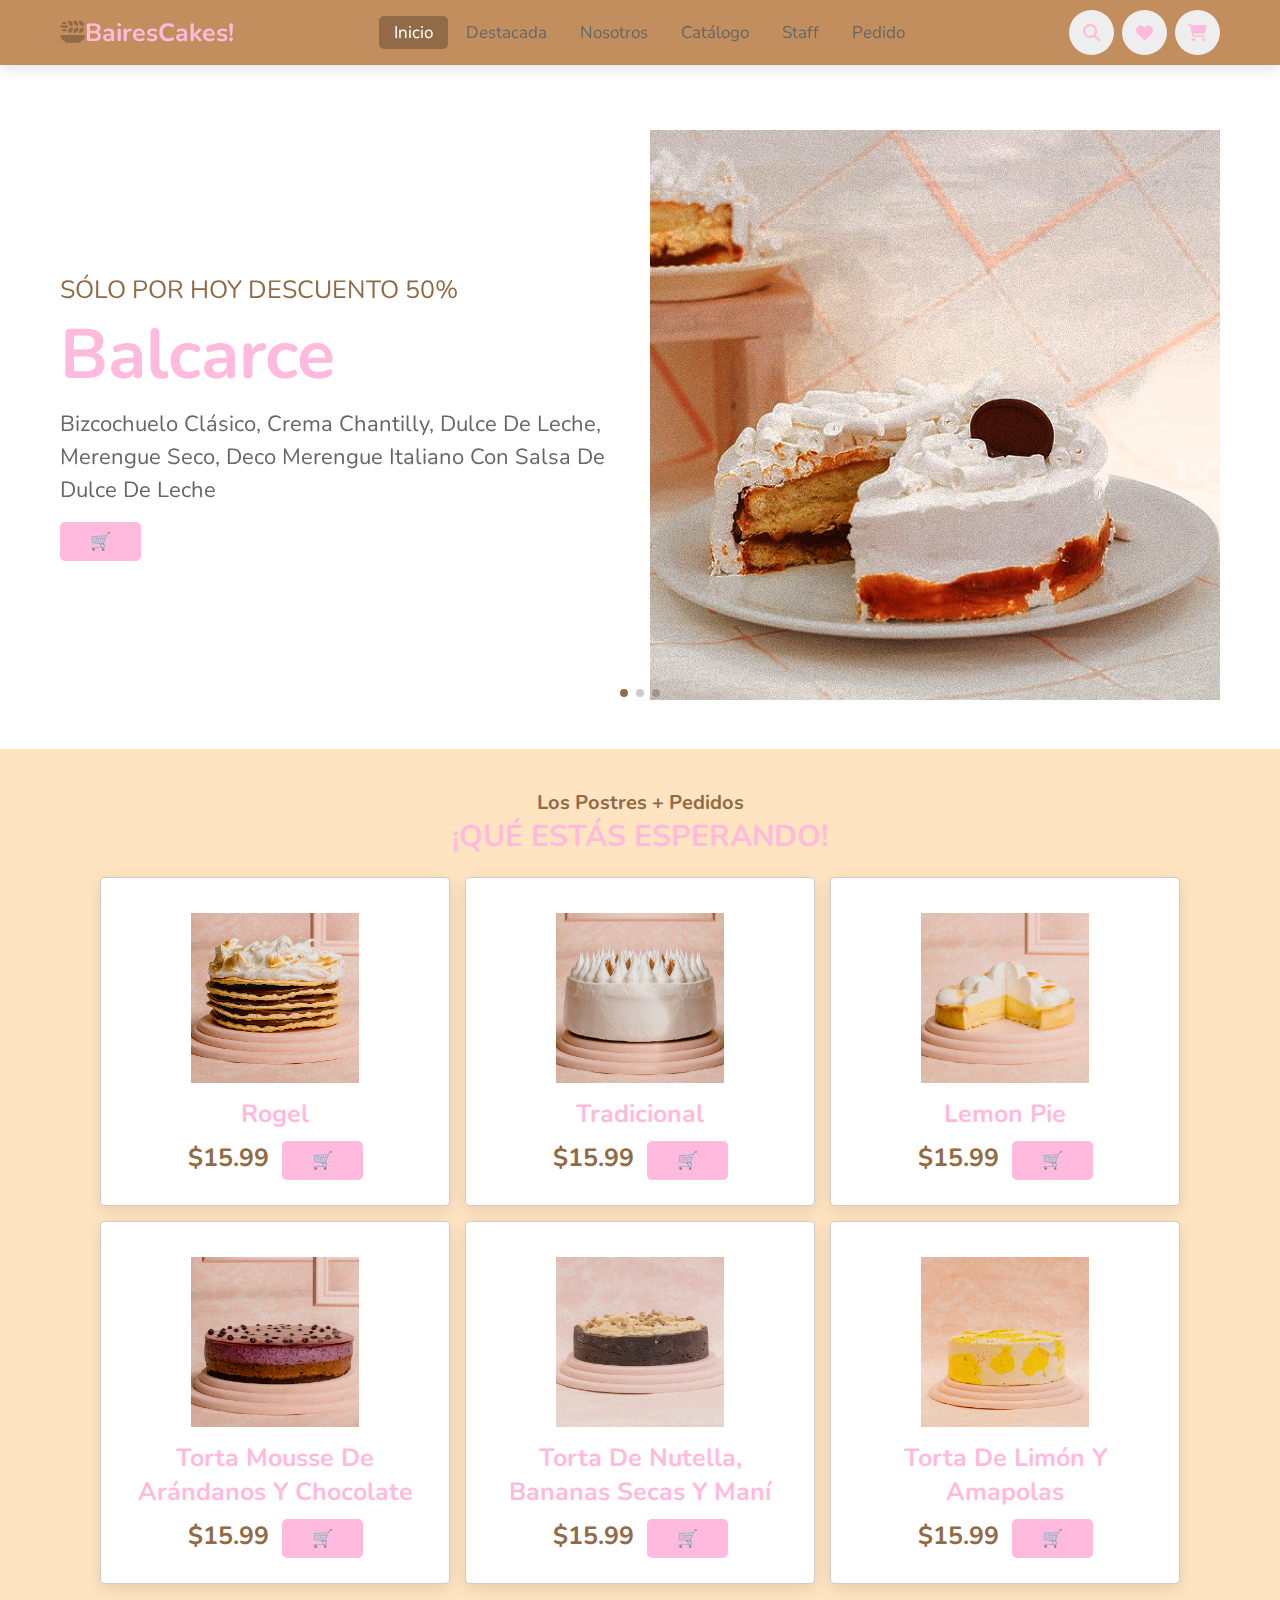
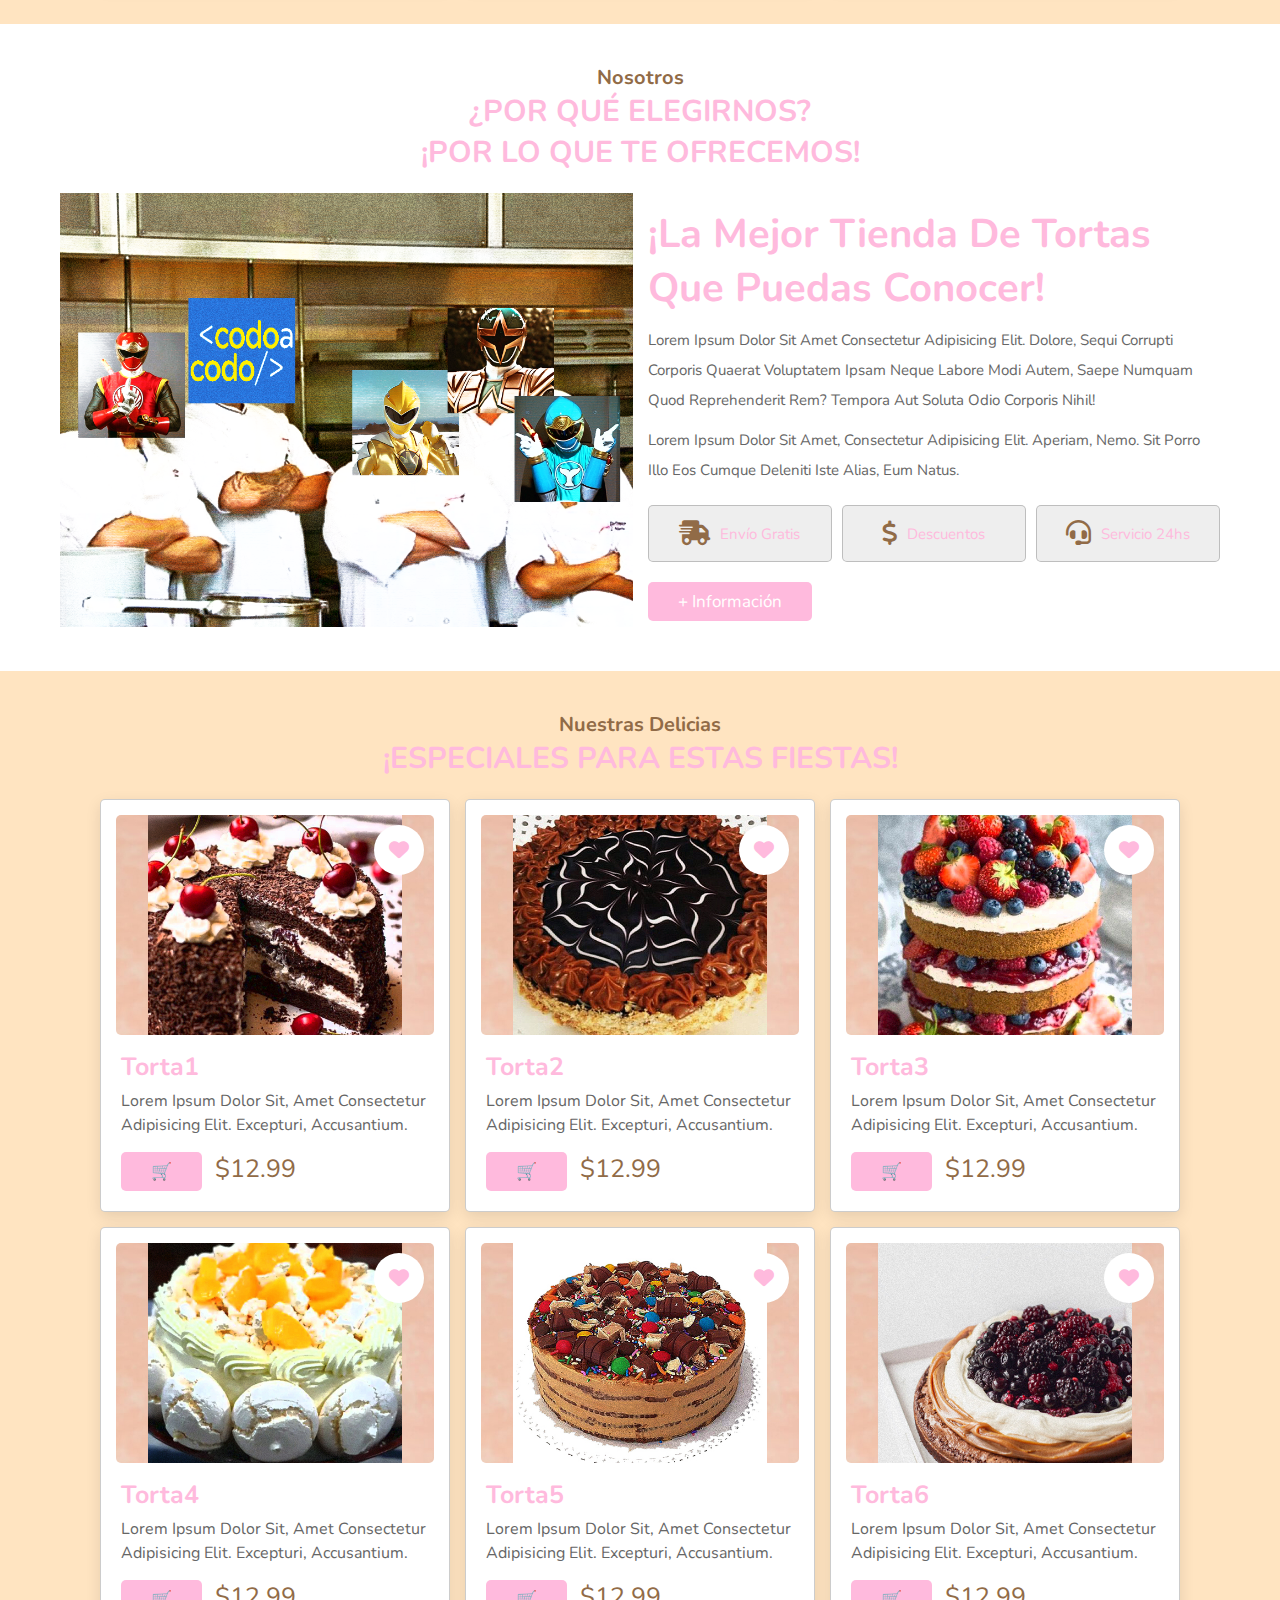
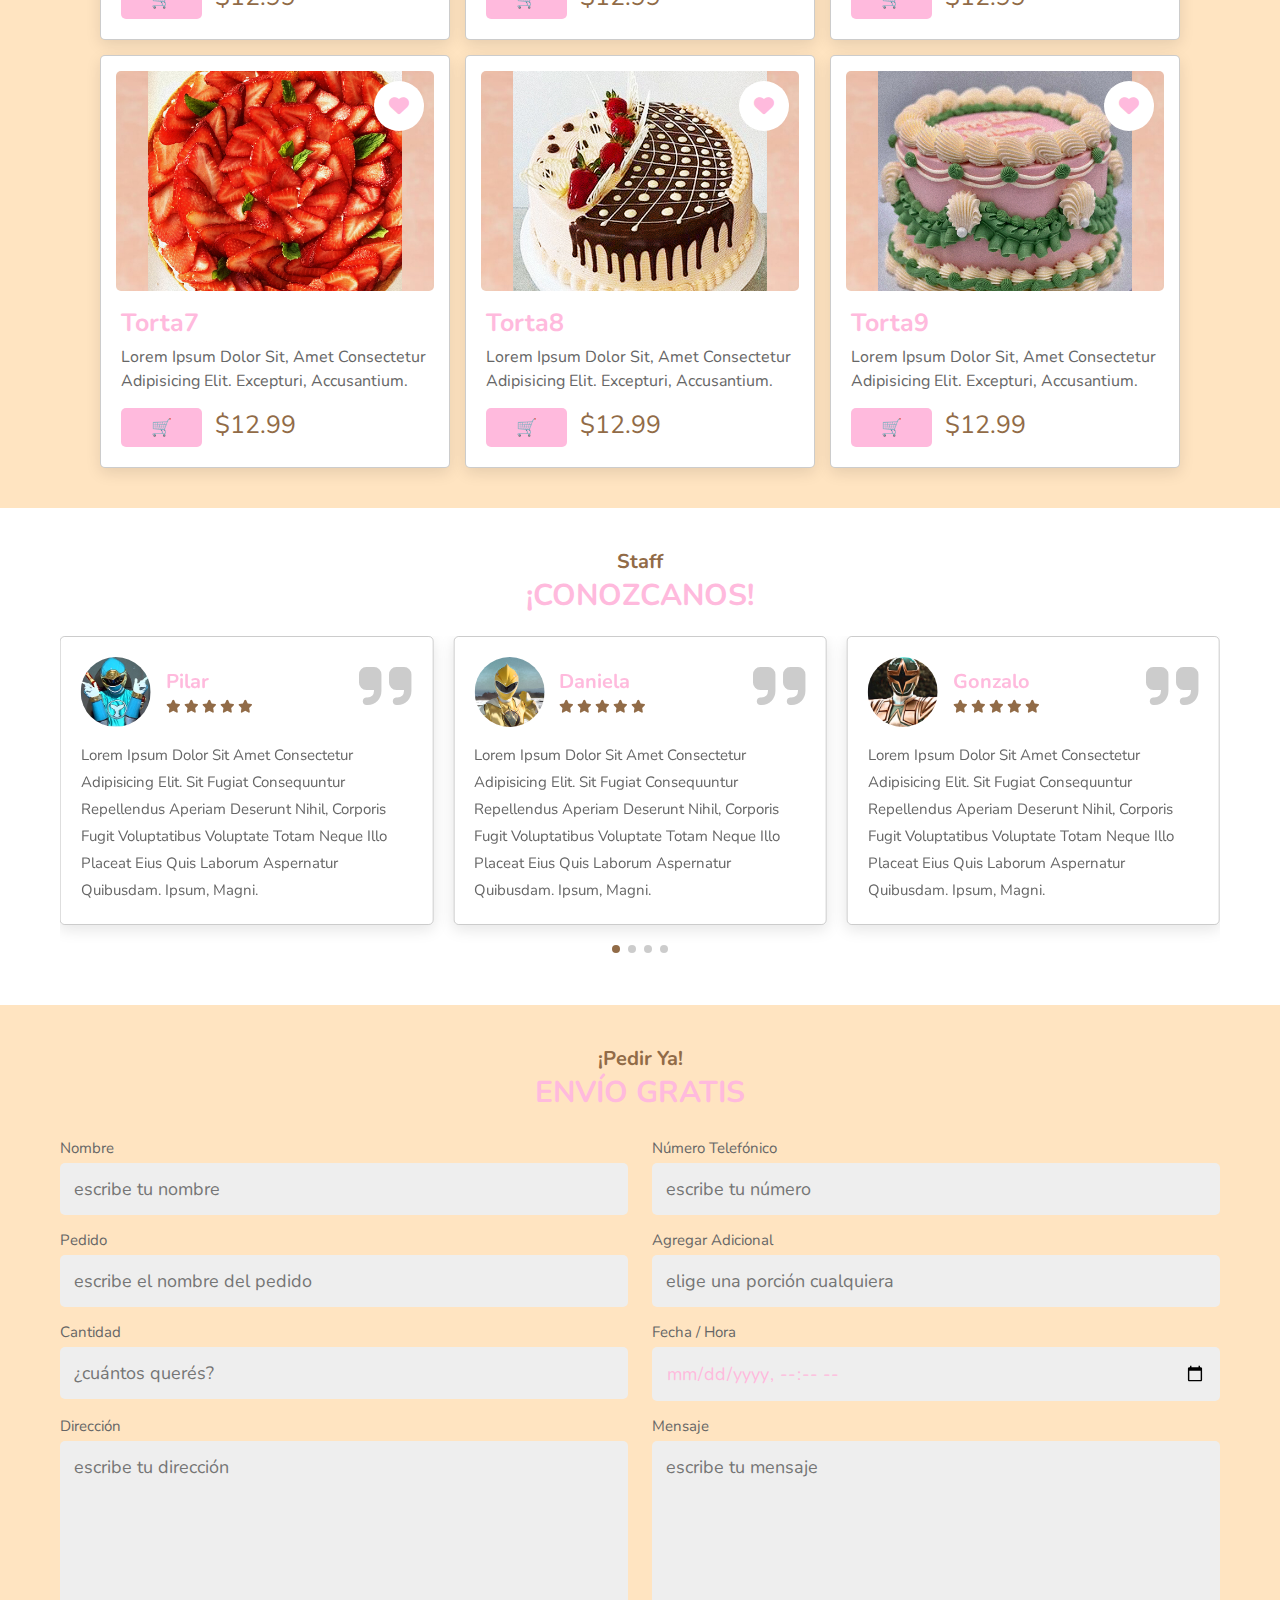
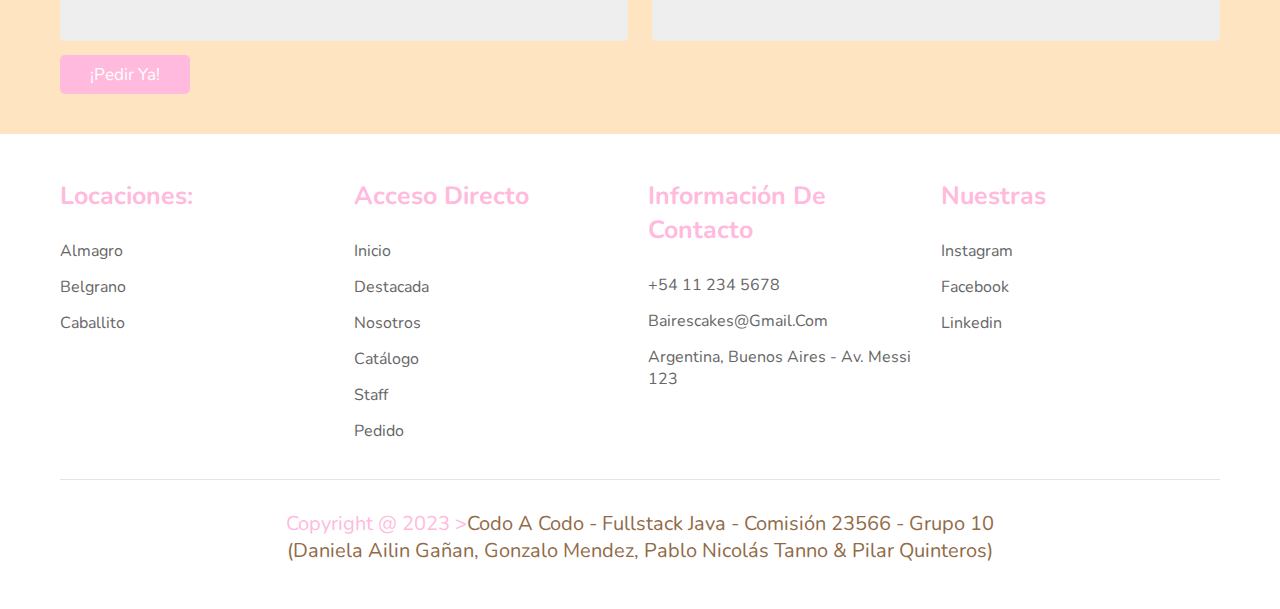
==== index.html @ 2b10f72d "first commit" ====
<!DOCTYPE html>
<html lang="es">
<head>
    <meta charset="UTF-8">
    <meta http-equiv="X-UA-Compatible" content="IE=edge">
    <meta name="viewport" content="width=device-width, initial-scale=1.0">
    <title>Tienda Online de Tortas</title>

    <!-- link a swiper de javascript (facilita la creación de carrouseles y galerías de imágenes interactivas)  -->
    <link rel="stylesheet" href="https://unpkg.com/swiper/swiper-bundle.min.css" />

    <!-- link a font-awesome  -->
    <link rel="stylesheet" href="https://cdnjs.cloudflare.com/ajax/libs/font-awesome/6.5.1/css/all.min.css">

    <!-- link a css  -->
    <link rel="stylesheet" href="css/style.css">

    <!-- link de javascript - carrito  -->
<script src="js/carrito.js"></script>
</head>

<body>
<header>
    <section class="flex">

        <a href="#" class="logo"><i class="fa-solid fa-plate-wheat"></i>BairesCakes!</a>

        <nav class="navbar">
            <a class="active" href="#inicio">inicio</a>
            <a href="#destacada">destacada</a>
            <a href="#nosotros">nosotros</a>
            <a href="#catalogo">catálogo</a>
            <a href="#staff">staff</a>
            <a href="#carrito">pedido</a>
        </nav>
    
        <div class="icons">
            <i class="fas fa-bars" id="menu-bars"></i>
            <i class="fas fa-search" id="search-icon"></i>
            <a href="#" class="fas fa-heart"></a>
            <a href="#" class="fas fa-shopping-cart"></a>
        </div>
    </section>
</header>

<!-- botón buscador  -->

<form action="" id="search-form">
    <input type="search" placeholder="¿qué deseas buscar?" name="" id="search-box">
    <label for="search-box" class="fas fa-search"></label>
    <i class="fas fa-times" id="close"></i>
</form>

<!-- sección - inicio - carrousel de swiper -->

<div class="container">
    <section class="inicio" id="inicio">
        <div class="swiper inicio-slider">
            <div class="swiper-wrapper">
    
                <div class="swiper-slide slide">
                    <div class="content">
                        <span>SÓLO POR HOY DESCUENTO 50%</span>
                        <h3>balcarce</h3>
                        <p>bizcochuelo clásico, crema chantilly, dulce de leche, merengue seco,
                            deco merengue italiano con salsa de dulce de leche</p>
                        <a href="#" class="btn">🛒</a>
                    </div>
                    <div class="image">
                        <img src="images/home-img-1.png" alt="">
                    </div>
                </div>
    
                <div class="swiper-slide slide">
                    <div class="content">
                        <span>SÓLO POR HOY DESCUENTO 50%</span>
                        <h3>torta de limón y vainilla</h3>
                        <p>bizcochuelo clasico, curd de limón, merengue seco,
                            deco merengue italiano con salsa de arándanos</p>
                        <a href="#" class="btn">🛒</a>
                    </div>
                    <div class="image">
                        <img src="images/home-img-2.png" alt="">
                    </div>
                </div>
    
                <div class="swiper-slide slide">
                    <div class="content">
                        <span>SÓLO POR HOY DESCUENTO 50%</span>
                        <h3>Chocolatosa</h3>
                        <p>bizcocho húmedo de chocolate, relleno de crema choconucha y cubierta en crema de chocolate.</p>
                        <a href="#" class="btn">🛒</a>
                    </div>
                    <div class="image">
                        <img src="images/home-img-3.png" alt="">
                    </div>
                </div>
    
            </div>
    
            <div class="swiper-pagination"></div>
    
        </div>
    </section>
</div>

<!-- sección - destacada  -->

<div class="container">

    <section class="destacada" id="destacada">

        <h3 class="sub-heading">los postres + pedidos</h3>
        <h1 class="heading">¡qué estás esperando!</h1>
    
        <div class="box-container">
    
            <div class="box">
                <a href="#" class="fas fa-heart"></a>
                <img src="images/postre-1.png" alt="">
                <h3>rogel</h3>
                <span>$15.99</span>
                <a href="#" class="btn">🛒</a>
            </div>
    
            <div class="box">
                <a href="#" class="fas fa-heart"></a>
                <img src="images/postre-2.png" alt="">
                <h3>tradicional</h3>
                <span>$15.99</span>
                <a href="#" class="btn">🛒</a>
            </div>
    
            <div class="box">
                <a href="#" class="fas fa-heart"></a>
                <img src="images/postre-3.png" alt="">
                <h3>lemon pie</h3>
                <span>$15.99</span>
                <a href="#" class="btn">🛒</a>
            </div>
    
            <div class="box">
                <a href="#" class="fas fa-heart"></a>
                <img src="images/postre-4.png" alt="">
                <h3>torta mousse de arándanos y chocolate</h3>
                <span>$15.99</span>
                <a href="#" class="btn">🛒</a>
            </div>
    
            <div class="box">
                <a href="#" class="fas fa-heart"></a>
                <img src="images/postre-5.png" alt="">
                <h3>torta de nutella, bananas secas y maní</h3>
                <span>$15.99</span>
                <a href="#" class="btn">🛒</a>
            </div>
    
            <div class="box">
                <a href="#" class="fas fa-heart"></a>
                <img src="images/postre-6.png" alt="">
                <h3>torta de limón y amapolas</h3>
                <span>$15.99</span>
                <a href="#" class="btn">🛒</a>
            </div>
    
        </div>
    
    </section>

</div>

<!-- sección - nosotros (presentación tienda)  -->

<div class="container">

    <section class="nosotros" id="nosotros">

        <h3 class="sub-heading">nosotros</h3>
        <h1 class="heading"> 
            ¿por qué elegirnos? 
            <br>
            ¡por lo que te ofrecemos! 
            </h1>
    
        <div class="row">
    
            <div class="image">
                <img src="images/about-img.png" alt="">
            </div>
    
            <div class="content">
                <h3>¡la mejor tienda de tortas que puedas conocer!</h3>
                <p>Lorem ipsum dolor sit amet consectetur adipisicing elit. Dolore, sequi corrupti corporis quaerat voluptatem ipsam neque labore modi autem, saepe numquam quod reprehenderit rem? Tempora aut soluta odio corporis nihil!</p>
                <p>Lorem ipsum dolor sit amet, consectetur adipisicing elit. Aperiam, nemo. Sit porro illo eos cumque deleniti iste alias, eum natus.</p>
                <div class="icons-container">
                    <div class="icons">
                        <i class="fas fa-shipping-fast"></i>
                        <span>envío gratis</span>
                    </div>
                    <div class="icons">
                        <i class="fas fa-dollar-sign"></i>
                        <span>descuentos</span>
                    </div>
                    <div class="icons">
                        <i class="fas fa-headset"></i>
                        <span>servicio 24hs</span>
                    </div>
                </div>
                <a href="#" class="btn">+ información</a>
            </div>
    
        </div>
    
    </section>

</div>

<!-- sección - catálogo  -->

<div class="container">

    <section class="catalogo" id="catalogo">

        <h3 class="sub-heading"> nuestras delicias </h3>
        <h1 class="heading"> ¡especiales para estas fiestas! </h1>
    
        <div class="box-container">
    
            <div class="box">
                <div class="image">
                    <img src="images/menu-1.jpg" alt="">
                    <a href="#" class="fas fa-heart"></a>
                </div>
                <div class="content">
                    <h3>torta1</h3>
                    <p>Lorem ipsum dolor sit, amet consectetur adipisicing elit. Excepturi, accusantium.</p>
                    <a href="#" class="btn">🛒</a>
                    <span class="price">$12.99</span>
                </div>
            </div>
    
            <div class="box">
                <div class="image">
                    <img src="images/menu-2.jpg" alt="">
                    <a href="#" class="fas fa-heart"></a>
                </div>
                <div class="content">
                    <h3>torta2</h3>
                    <p>Lorem ipsum dolor sit, amet consectetur adipisicing elit. Excepturi, accusantium.</p>
                    <a href="#" class="btn">🛒</a>
                    <span class="price">$12.99</span>
                </div>
            </div>
    
            <div class="box">
                <div class="image">
                    <img src="images/menu-3.jpg" alt="">
                    <a href="#" class="fas fa-heart"></a>
                </div>
                <div class="content">
                    <h3>torta3</h3>
                    <p>Lorem ipsum dolor sit, amet consectetur adipisicing elit. Excepturi, accusantium.</p>
                    <a href="#" class="btn">🛒</a>
                    <span class="price">$12.99</span>
                </div>
            </div>
    
            <div class="box">
                <div class="image">
                    <img src="images/menu-4.jpg" alt="">
                    <a href="#" class="fas fa-heart"></a>
                </div>
                <div class="content">
                    <h3>torta4</h3>
                    <p>Lorem ipsum dolor sit, amet consectetur adipisicing elit. Excepturi, accusantium.</p>
                    <a href="#" class="btn">🛒</a>
                    <span class="price">$12.99</span>
                </div>
            </div>
    
            <div class="box">
                <div class="image">
                    <img src="images/menu-5.jpg" alt="">
                    <a href="#" class="fas fa-heart"></a>
                </div>
                <div class="content">
                    <h3>torta5</h3>
                    <p>Lorem ipsum dolor sit, amet consectetur adipisicing elit. Excepturi, accusantium.</p>
                    <a href="#" class="btn">🛒</a>
                    <span class="price">$12.99</span>
                </div>
            </div>
    
            <div class="box">
                <div class="image">
                    <img src="images/menu-6.jpg" alt="">
                    <a href="#" class="fas fa-heart"></a>
                </div>
                <div class="content">
                    <h3>torta6</h3>
                    <p>Lorem ipsum dolor sit, amet consectetur adipisicing elit. Excepturi, accusantium.</p>
                    <a href="#" class="btn">🛒</a>
                    <span class="price">$12.99</span>
                </div>
            </div>
    
            <div class="box">
                <div class="image">
                    <img src="images/menu-7.jpg" alt="">
                    <a href="#" class="fas fa-heart"></a>
                </div>
                <div class="content">
                    <h3>torta7</h3>
                    <p>Lorem ipsum dolor sit, amet consectetur adipisicing elit. Excepturi, accusantium.</p>
                    <a href="#" class="btn">🛒</a>
                    <span class="price">$12.99</span>
                </div>
            </div>
    
            <div class="box">
                <div class="image">
                    <img src="images/menu-8.jpg" alt="">
                    <a href="#" class="fas fa-heart"></a>
                </div>
                <div class="content">
                    <h3>torta8</h3>
                    <p>Lorem ipsum dolor sit, amet consectetur adipisicing elit. Excepturi, accusantium.</p>
                    <a href="#" class="btn">🛒</a>
                    <span class="price">$12.99</span>
                </div>
            </div>
    
            <div class="box">
                <div class="image">
                    <img src="images/menu-9.jpg" alt="">
                    <a href="#" class="fas fa-heart"></a>
                </div>
                <div class="content">
                    <h3>torta9</h3>
                    <p>Lorem ipsum dolor sit, amet consectetur adipisicing elit. Excepturi, accusantium.</p>
                    <a href="#" class="btn">🛒</a>
                    <span class="price">$12.99</span>
                </div>
            </div>
    
        </div>
    
    </section>

</div>

<!-- sección - staff  -->

<div class="container">

    <section class="staff" id="staff">

        <h3 class="sub-heading">staff</h3>
        <h1 class="heading">¡conozcanos!</h1>
    
        <div class="swiper staff-slider">
    
            <div class="swiper-wrapper">
    
                <div class="swiper-slide slide">
                    <i class="fas fa-quote-right"></i>
                    <div class="user">
                        <img src="images/pic-1.png" alt="">
                        <div class="user-info">
                            <h3>daniela</h3>
                            <div class="stars">
                                <i class="fas fa-star"></i>
                                <i class="fas fa-star"></i>
                                <i class="fas fa-star"></i>
                                <i class="fas fa-star"></i>
                                <i class="fas fa-star"></i>
                            </div>
                        </div>
                    </div>
                    <p>Lorem ipsum dolor sit amet consectetur adipisicing elit. Sit fugiat consequuntur repellendus aperiam deserunt nihil, corporis fugit voluptatibus voluptate totam neque illo placeat eius quis laborum aspernatur quibusdam. Ipsum, magni.</p>
                </div>
    
                <div class="swiper-slide slide">
                    <i class="fas fa-quote-right"></i>
                    <div class="user">
                        <img src="images/pic-2.png" alt="">
                        <div class="user-info">
                            <h3>gonzalo</h3>
                            <div class="stars">
                                <i class="fas fa-star"></i>
                                <i class="fas fa-star"></i>
                                <i class="fas fa-star"></i>
                                <i class="fas fa-star"></i>
                                <i class="fas fa-star"></i>
                            </div>
                        </div>
                    </div>
                    <p>Lorem ipsum dolor sit amet consectetur adipisicing elit. Sit fugiat consequuntur repellendus aperiam deserunt nihil, corporis fugit voluptatibus voluptate totam neque illo placeat eius quis laborum aspernatur quibusdam. Ipsum, magni.</p>
                </div>
    
                <div class="swiper-slide slide">
                    <i class="fas fa-quote-right"></i>
                    <div class="user">
                        <img src="images/pic-3.png" alt="">
                        <div class="user-info">
                            <h3>pablo</h3>
                            <div class="stars">
                                <i class="fas fa-star"></i>
                                <i class="fas fa-star"></i>
                                <i class="fas fa-star"></i>
                                <i class="fas fa-star"></i>
                                <i class="fas fa-star"></i>
                            </div>
                        </div>
                    </div>
                    <p>Lorem ipsum dolor sit amet consectetur adipisicing elit. Sit fugiat consequuntur repellendus aperiam deserunt nihil, corporis fugit voluptatibus voluptate totam neque illo placeat eius quis laborum aspernatur quibusdam. Ipsum, magni.</p>
                </div>
    
                <div class="swiper-slide slide">
                    <i class="fas fa-quote-right"></i>
                    <div class="user">
                        <img src="images/pic-4.png" alt="">
                        <div class="user-info">
                            <h3>pilar</h3>
                            <div class="stars">
                                <i class="fas fa-star"></i>
                                <i class="fas fa-star"></i>
                                <i class="fas fa-star"></i>
                                <i class="fas fa-star"></i>
                                <i class="fas fa-star"></i>
                            </div>
                        </div>
                    </div>
                    <p>Lorem ipsum dolor sit amet consectetur adipisicing elit. Sit fugiat consequuntur repellendus aperiam deserunt nihil, corporis fugit voluptatibus voluptate totam neque illo placeat eius quis laborum aspernatur quibusdam. Ipsum, magni.</p>
                </div>
    
            </div>

            <div class="swiper-pagination"></div>

        </div>

    </section>
</div>

<!-- sección - pedidos  -->

<div class="container">

    <section class="carrito" id="carrito">

        <h3 class="sub-heading">¡pedir ya!</h3>
        <h1 class="heading">envío gratis</h1>
    
        <form action="">
    
            <div class="inputBox">
                <div class="input">
                    <span>nombre</span>
                    <input type="text" placeholder="escribe tu nombre">
                </div>
                <div class="input">
                    <span>número telefónico</span>
                    <input type="number" placeholder="escribe tu número">
                </div>
            </div>
            <div class="inputBox">
                <div class="input">
                    <span>pedido</span>
                    <input type="text" placeholder="escribe el nombre del pedido">
                </div>
                <div class="input">
                    <span>agregar adicional</span>
                    <input type="test" placeholder="elige una porción cualquiera">
                </div>
            </div>
            <div class="inputBox">
                <div class="input">
                    <span>cantidad</span>
                    <input type="number" placeholder="¿cuántos querés?">
                </div>
                <div class="input">
                    <span>fecha / hora</span>
                    <input type="datetime-local">
                </div>
            </div>
            <div class="inputBox">
                <div class="input">
                    <span>dirección</span>
                    <textarea name="" placeholder="escribe tu dirección" id="" cols="30" rows="10"></textarea>
                </div>
                <div class="input">
                    <span>mensaje</span>
                    <textarea name="" placeholder="escribe tu mensaje" id="" cols="30" rows="10"></textarea>
                </div>
            </div>
    
            <input type="submit" value="¡Pedir Ya!" class="btn">
    
        </form>
    
    </section>

</div>

<!-- sección - footer  -->

<div class="container">

    <section class="footer">

        <div class="box-container">
    
            <div class="box">
                <h3>locaciones:</h3>
                <a href="#">almagro</a>
                <a href="#">belgrano</a>
                <a href="#">caballito</a>

            </div>
    
            <div class="box">
                <h3>acceso directo</h3>
                <a href="#inicio">inicio</a>
                <a href="#destacada">destacada</a>
                <a href="#nosotros">nosotros</a>
                <a href="#catalogo">catálogo</a>
                <a href="#staff">staff</a>
                <a href="#carrito">pedido</a>
            </div>
    
            <div class="box">
                <h3>información de contacto</h3>
                <a href="#">+54 11 234 5678</a>
                <a href="#">bairescakes@gmail.com</a>
                <a href="#">argentina, buenos aires - av. messi 123</a>
            </div>
    
            <div class="box">
                <h3>nuestras</h3>
                <a href="#">instagram</a>
                <a href="#">facebook</a>
                <a href="#">linkedin</a>
            </div>
    
        </div>
    
        <div class="credit">copyright @ 2023 ><span>codo a codo - fullstack java - comisión 23566 - grupo 10 
            <br>
            (Daniela Ailin Gañan, Gonzalo Mendez, Pablo Nicolás Tanno & Pilar Quinteros)</span> </div>
    
    </section>
</div>

    <!-- link a swiper de javascript (facilita la creación de carrouseles y galerías de imágenes interactivas)  -->
<script src="https://unpkg.com/swiper/swiper-bundle.min.js"></script>

<!-- link de javascript  -->
<script src="js/script.js"></script>

</body>
</html>
---- css/style.css ----
@import url('https://fonts.googleapis.com/css2?family=Nunito:wght@200;300;400;600;700&display=swap');

:root{
    --chocolate:rgb(145, 107, 71);
    --strawberry:rgb(255, 186, 221);
    --light-color:#666;
    --box-shadow:0 .5rem 1.5rem rgba(0,0,0,.1);
}

*{
    font-family: 'Nunito', sans-serif;
    margin:0; padding:0;
    box-sizing: border-box;
    text-decoration: none;
    outline: none; border:none;
    text-transform: capitalize;
    transition: all .2s linear;
}

html{
    font-size: 62.5%;
    overflow-x: hidden;
    scroll-padding-top: 5.5rem;
    scroll-behavior: smooth;
}

section{
    padding:4rem 2rem;
    max-width: 1200px;
    margin: 0 auto;
}

.container:nth-child(even){
    background:#ffe4c1;
}

.sub-heading{
    text-align: center;
    color:var(--chocolate);
    font-size: 2rem;
}

.heading{
    text-align: center;
    color:var(--strawberry);
    font-size: 3rem;
    padding-bottom: 2rem;
    text-transform: uppercase;
}

.btn{
    margin-top: 1rem;
    display: inline-block;
    font-size: 1.7rem;
    color:#fff;
    background: var(--strawberry);
    border-radius: .5rem;
    cursor: pointer;
    padding:.8rem 3rem;
}

.btn:hover{
    background: var(--chocolate);
    letter-spacing: .1rem;
}

header{
    position: fixed;
    top:0; left: 0; right:0;
    background: rgb(194, 142, 94);
    box-shadow: var(--box-shadow);
    z-index: 1000;
}

header .flex{
    display: flex;
    align-items: center;
    justify-content: space-between;
    padding-top: 1rem;
    padding-bottom: 1rem;
}

header .flex .logo{
    color:var(--strawberry);
    font-size: 2.5rem;
    font-weight: bolder;
}

header .flex .logo i{
    color:var(--chocolate);
}

header .flex .navbar a{
    font-size: 1.7rem;
    border-radius: .5rem;
    padding:.5rem 1.5rem;
    color:var(--light-color);
}

header .flex .navbar a.active,
header .flex .navbar a:hover{
    color:#fff;
    background: var(--chocolate);
}

header .flex .icons i,
header .flex .icons a{
    cursor: pointer;
    margin-left: .5rem;
    height:4.5rem;
    line-height: 4.5rem;
    width:4.5rem;
    text-align: center;
    font-size: 1.7rem;
    color:var(--strawberry);
    border-radius: 50%;
    background: #eee;
}

header .flex .icons i:hover,
header .flex .icons a:hover{
    color:#fff;
    background: var(--chocolate);
    transform: rotate(360deg);
}

header .flex .icons #menu-bars{
    display: none;
}

#search-form{
    position: fixed;
    top:-110%; left:0; 
    height:100%; width:100%;
    z-index: 1004;
    background:rgba(0,0,0,.8);
    display: flex;
    align-items: center;
    justify-content: center;
    padding:0 1rem;
}

#search-form.active{
    top:0;
}

#search-form #search-box{
    width:50rem;
    border-bottom: .1rem solid #fff;
    padding:1rem 0;
    color:#fff;
    font-size: 3rem;
    text-transform: none;
    background:none;
}

#search-form #search-box::placeholder{
    color:#eee;
}

#search-form #search-box::-webkit-search-cancel-button{
    -webkit-appearance: none;
}

#search-form label{
    color:#fff;
    cursor:pointer;
    font-size: 3rem;
}

#search-form label:hover{
    color:var(--chocolate);
}

#search-form #close{
    position: absolute;
    color:#fff;
    cursor: pointer;
    top: 2rem; right:3rem;
    font-size: 5rem;
}

.inicio .inicio-slider .slide{
    display: flex;
    align-items: center;
    flex-wrap: wrap;
    gap:2rem; 
    padding-top: 9rem;
}

.inicio .inicio-slider .slide .content{
    flex:1 1 45rem;
}

.inicio .inicio-slider .slide .image{
    flex:1 1 45rem;
}

.inicio .inicio-slider .slide .image img{
    width: 100%;
}

.inicio .inicio-slider .slide .content span{
    color:var(--chocolate);
    font-size: 2.5rem;
}

.inicio .inicio-slider .slide .content h3{
    color:var(--strawberry);
    font-size: 7rem;
}

.inicio .inicio-slider .slide .content p{
    color:var(--light-color);
    font-size: 2.2rem;
    padding:.5rem 0;
    line-height: 1.5;
}

.swiper-pagination-bullet-active{
    background:var(--chocolate);
}

.destacada .box-container{
    display: grid;
    grid-template-columns: repeat(auto-fit, 35rem);
    gap:1.5rem;
    justify-content: center;
}

.destacada .box-container .box{
    padding:2.5rem;
    background:#fff;
    border-radius: .5rem;
    border:.1rem solid rgba(0,0,0,.2);
    box-shadow: var(--box-shadow);
    position: relative;
    overflow: hidden;
    text-align: center;
}

.destacada .box-container .box .fa-heart {
    position: absolute;
    top:1.5rem;
    background:#eee;
    border-radius: 50%;
    height: 5rem;
    width:5rem;
    line-height: 5rem;
    font-size: 2rem;
    color:var(--strawberry);
}

.destacada .box-container .box .fa-heart:hover{
    background: var(--chocolate);
    color:#fff;
}

.destacada .box-container .box .fa-heart{
    right:-15rem;
}


.destacada .box-container .box:hover .fa-heart{
    right:1.5rem;
}

.destacada .box-container .box img{
    height:17rem;
    margin:1rem 0;
}

.destacada .box-container .box h3{
    color:var(--strawberry);
    font-size: 2.5rem;
}

.destacada .box-container .box .stars{
    padding:1rem 0;
}

.destacada .box-container .box .stars i{
    font-size: 1.7rem;
    color:var(--chocolate);
}

.destacada .box-container .box span{
    color:var(--chocolate);
    font-weight: bolder;
    margin-right: 1rem;
    font-size: 2.5rem;
}

.nosotros .row{
    display: flex;
    flex-wrap: wrap;
    gap:1.5rem;
    align-items: center;
}

.nosotros .row .image{
    flex:1 1 45rem;
}

.nosotros .row .image img{ 
    width: 100%;
}

.nosotros .row .content{
    flex:1 1 45rem;
}

.nosotros .row .content h3{
    color:var(--strawberry);
    font-size: 4rem;
    padding:.5rem 0;
}

.nosotros .row .content p{
    color:var(--light-color);
    font-size: 1.5rem;
    padding:.5rem 0;
    line-height: 2;
}

.nosotros .row .content .icons-container{
    display: flex;
    gap:1rem;
    flex-wrap: wrap;
    padding:1rem 0;
    margin-top: .5rem;
}

.nosotros .row .content .icons-container .icons{
    background:#eee;
    border-radius: .5rem;
    border:.1rem solid rgba(0,0,0,.2);
    display: flex;
    align-items: center;
    justify-content: center;
    gap:1rem;
    flex:1 1 17rem;
    padding:1.5rem 1rem;
}

.nosotros .row .content .icons-container .icons i{
    font-size: 2.5rem;
    color:var(--chocolate);
}

.nosotros .row .content .icons-container .icons span{
    font-size: 1.5rem;
    color:var(--strawberry);
}

.catalogo .box-container{
    display: grid;
    grid-template-columns: repeat(auto-fit, 35rem);
    gap:1.5rem;
    justify-content: center;
}

.catalogo .box-container .box{
    background: #fff;
    border:.1rem solid rgba(0,0,0,.2);
    border-radius: .5rem;
    box-shadow: var(--box-shadow);    
}

.catalogo .box-container .box .image{
    height: 25rem;
    width: 100%;
    padding:1.5rem;
    overflow: hidden;
    position: relative;
}

.catalogo .box-container .box .image img{
    height: 100%;
    width: 100%;
    border-radius: .5rem;
    object-fit: cover;
}

.catalogo .box-container .box .image .fa-heart{
    position: absolute;
    top:2.5rem; right: 2.5rem;
    height: 5rem;
    width: 5rem;
    line-height: 5rem;
    text-align: center;
    font-size: 2rem;
    background: #fff;
    border-radius: 50%;
    color:var(--strawberry);
}

.catalogo .box-container .box .image .fa-heart:hover{
    background-color: var(--chocolate);
    color:#fff;
}

.catalogo .box-container .box .content{
    padding:2rem;
    padding-top: 0;
}

.catalogo .box-container .box .content .stars{
    padding-bottom: 1rem;
}

.catalogo .box-container .box .content .stars i{
    font-size: 1.7rem;
    color:var(--chocolate);
}

.catalogo .box-container .box .content h3{
    color:var(--strawberry);
    font-size: 2.5rem;
}

.catalogo .box-container .box .content p{
    color:var(--light-color);
    font-size: 1.6rem;
    padding:.5rem 0;
    line-height: 1.5;
}

.catalogo .box-container .box .content .price{
    color:var(--chocolate);
    margin-left: 1rem;
    font-size: 2.5rem;
}

.staff .slide{
    padding:2rem;
    box-shadow:var(--box-shadow);
    border:.1rem solid rgba(0,0,0,.2);
    border-radius: .5rem;
    position: relative;    
    margin-bottom: 4rem;
}

.staff .slide .fa-quote-right{
    position: absolute;
    top:2rem; right:2rem;
    font-size: 6rem;
    color:#ccc;
}

.staff .slide .user{
    display: flex;
    gap:1.5rem;
    align-items: center;
    padding-bottom: 1.5rem;
}

.staff .slide .user img{
    height: 7rem;
    width: 7rem;
    border-radius: 50%;
    object-fit: cover;
}

.staff .slide .user h3{
    color:var(--strawberry);
    font-size: 2rem;
    padding-bottom: .5rem;
}

.staff .slide .user i{
    font-size: 1.3rem;
    color:var(--chocolate);
}

.staff .slide p{
    font-size: 1.5rem;
    line-height: 1.8;
    color:var(--light-color);
}

.staff form{
    max-width:90rem;
    border-radius: .5rem;
    box-shadow: var(--box-shadow);
    border:.1rem solid rgba(0,0,0,.2);
    background:#fff;
    padding:1.5rem;
    margin:0 auto;
    padding-top: 1rem;
}

.carrito form .inputBox{
    display: flex;
    flex-wrap: wrap;
    justify-content: space-between;
}

.carrito form .inputBox .input{
    width:49%;
}

.carrito form .inputBox .input span{
    display:block;
    padding:.5rem 0;
    font-size: 1.5rem;
    color:var(--light-color);
}

.carrito form .inputBox .input input,
.carrito form .inputBox .input textarea{
    background:#eee;
    border-radius: .5rem;
    padding:1.4rem;
    font-size: 1.8rem;
    color:var(--strawberry);
    text-transform: none;
    margin-bottom: 1rem;
    width:100%;
}

.carrito form .inputBox .input input:focus,
.carrito form .inputBox .input textarea:focus{
    border:.1rem solid var(--chocolate);
}

.carrito form .inputBox .input textarea{
    height:20rem;
    resize: none;
}

.carrito form .btn{
    margin-top: 0;
}

.footer .box-container{
    display: grid;
    grid-template-columns: repeat(auto-fit, minmax(25rem, 1fr));
    gap:1.5rem;
}

.footer .box-container .box h3{
    padding:.5rem 0;
    font-size: 2.5rem;
    color:var(--strawberry);
    margin-bottom: 1.5rem;
}

.footer .box-container .box a{
    display: block;
    padding:.7rem 0;
    font-size: 1.6rem;
    color:var(--light-color);
}

.footer .box-container .box a:hover{
    color:var(--chocolate);
    text-decoration: underline;
}

.footer .credit{
    text-align: center;
    border-top: .1rem solid rgba(0,0,0,.1);
    font-size: 2rem;
    color:var(--strawberry);
    padding:.5rem;
    padding-top: 3rem;
    margin-top:3rem;
    /* padding-bottom: 6rem; */
}

.footer .credit span{
    color:var(--chocolate);
}

.loader-container{
    position: fixed;
    top:0; left:0;
    height:100%; 
    width:100%;
    z-index: 10000;
    background:#fff;
    display: flex;
    align-items: center;
    justify-content: center;
    overflow: hidden;
}

.loader-container img{
    width:35rem;
}

.loader-container.fade-out{
    top:-110%;
    opacity:0;
}

/* media queries  */

@media (max-width:991px){

    html{
        font-size: 55%;
    }
    
    header{
        padding:1rem 2rem;
    }

    section{
        padding:2rem;
    }


}

@media (max-width:768px){

    header .flex .icons #menu-bars{
        display: inline-block;
    }

    header .flex .navbar{
        position: absolute;
        top:100%; left:0; right:0;
        background:#fff;
        border-top: .1rem solid rgba(0,0,0,.2);
        border-bottom: .1rem solid rgba(0,0,0,.2);
        padding:1rem;
        clip-path: polygon(0 0, 100% 0, 100% 0, 0 0);
    }

    header .flex .navbar.active{
        clip-path: polygon(0 0, 100% 0, 100% 100%, 0% 100%);
    }

    header .flex .navbar a{
        display: block;
        padding:1.5rem;
        margin:1rem;
        font-size: 2rem;
        background:#eee;
    }

    #search-form #search-box{
        width:90%;
        margin:0 1rem;
    }

    .inicio .inicio-slider .slide{
        margin-bottom: 4rem;
    }

    .inicio .inicio-slider .slide .content h3{
        font-size: 4.5rem;
    }

}

@media (max-width:450px){

    html{
        font-size: 50%;
    }

    .destacada .box-container .box img{
        height:auto;
        width: 100%;
    }

    .carrito form .inputBox .input{
        width:100%;
    }

}
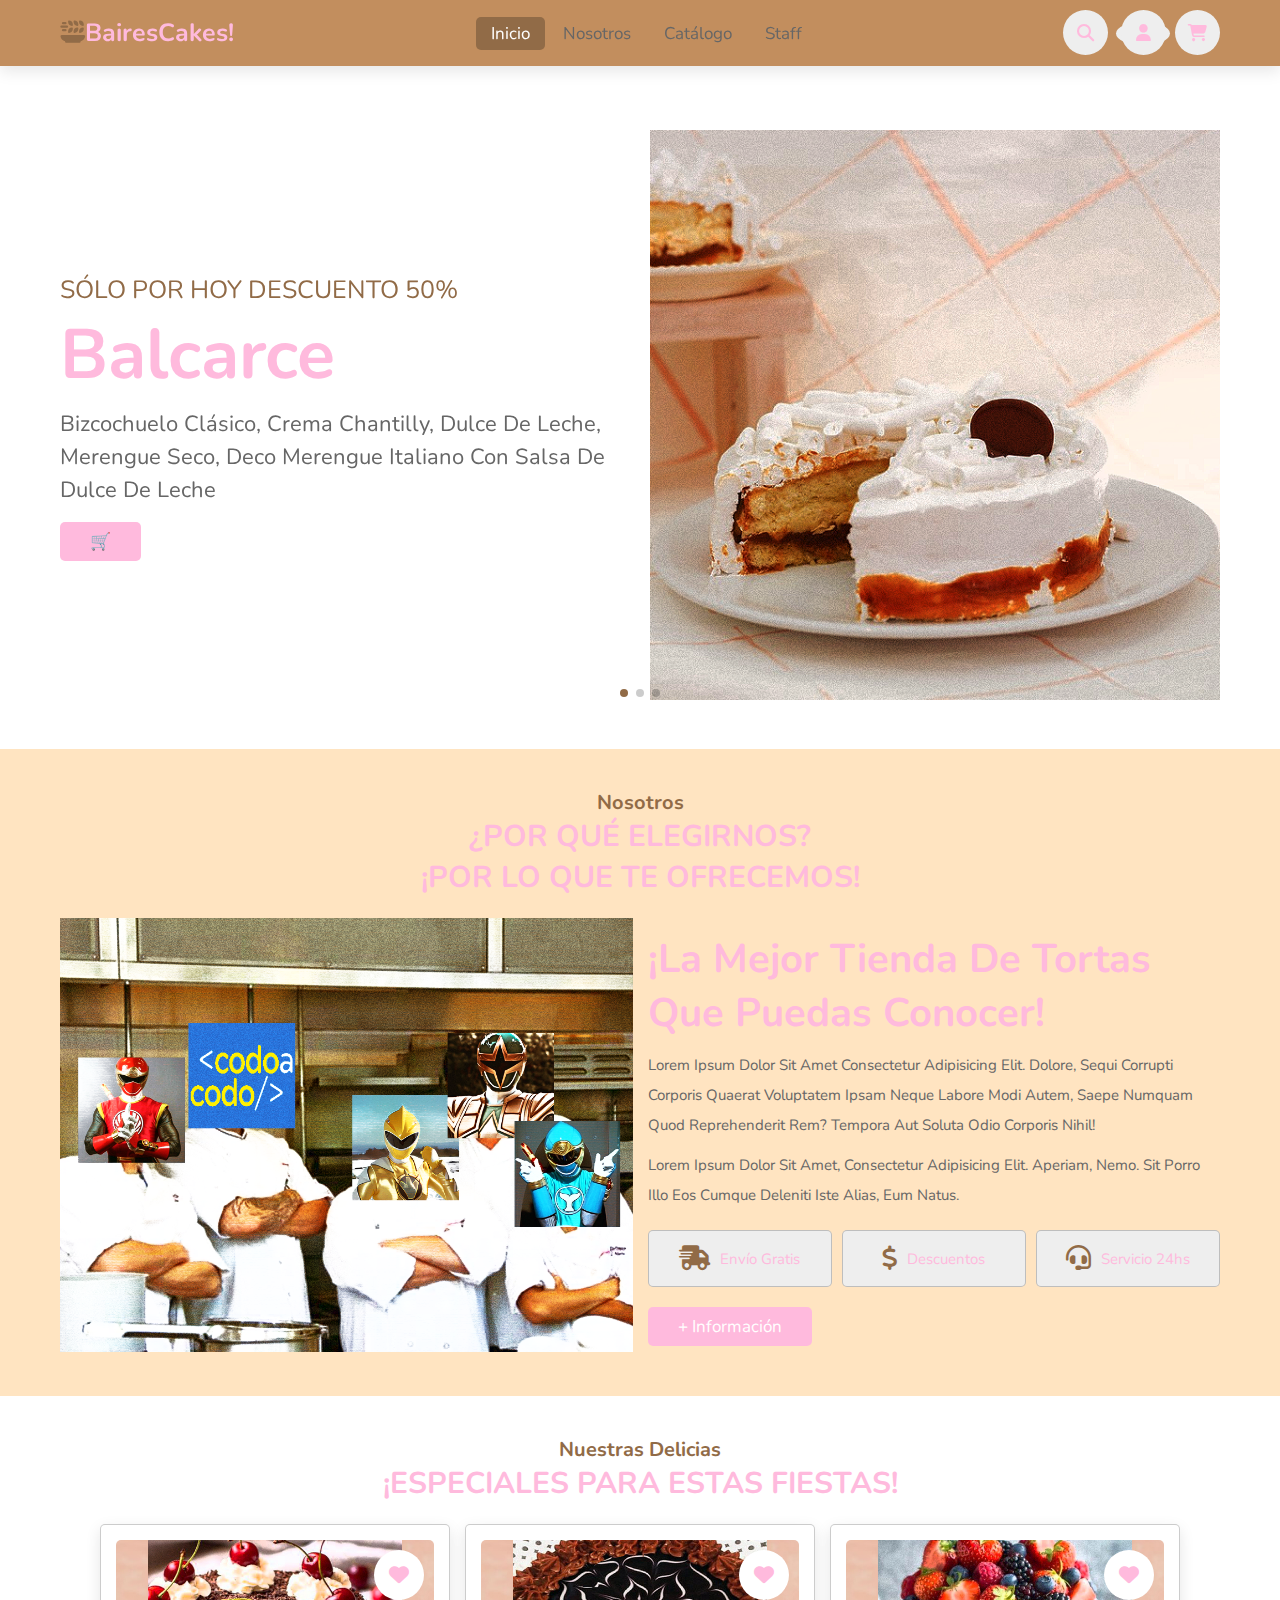
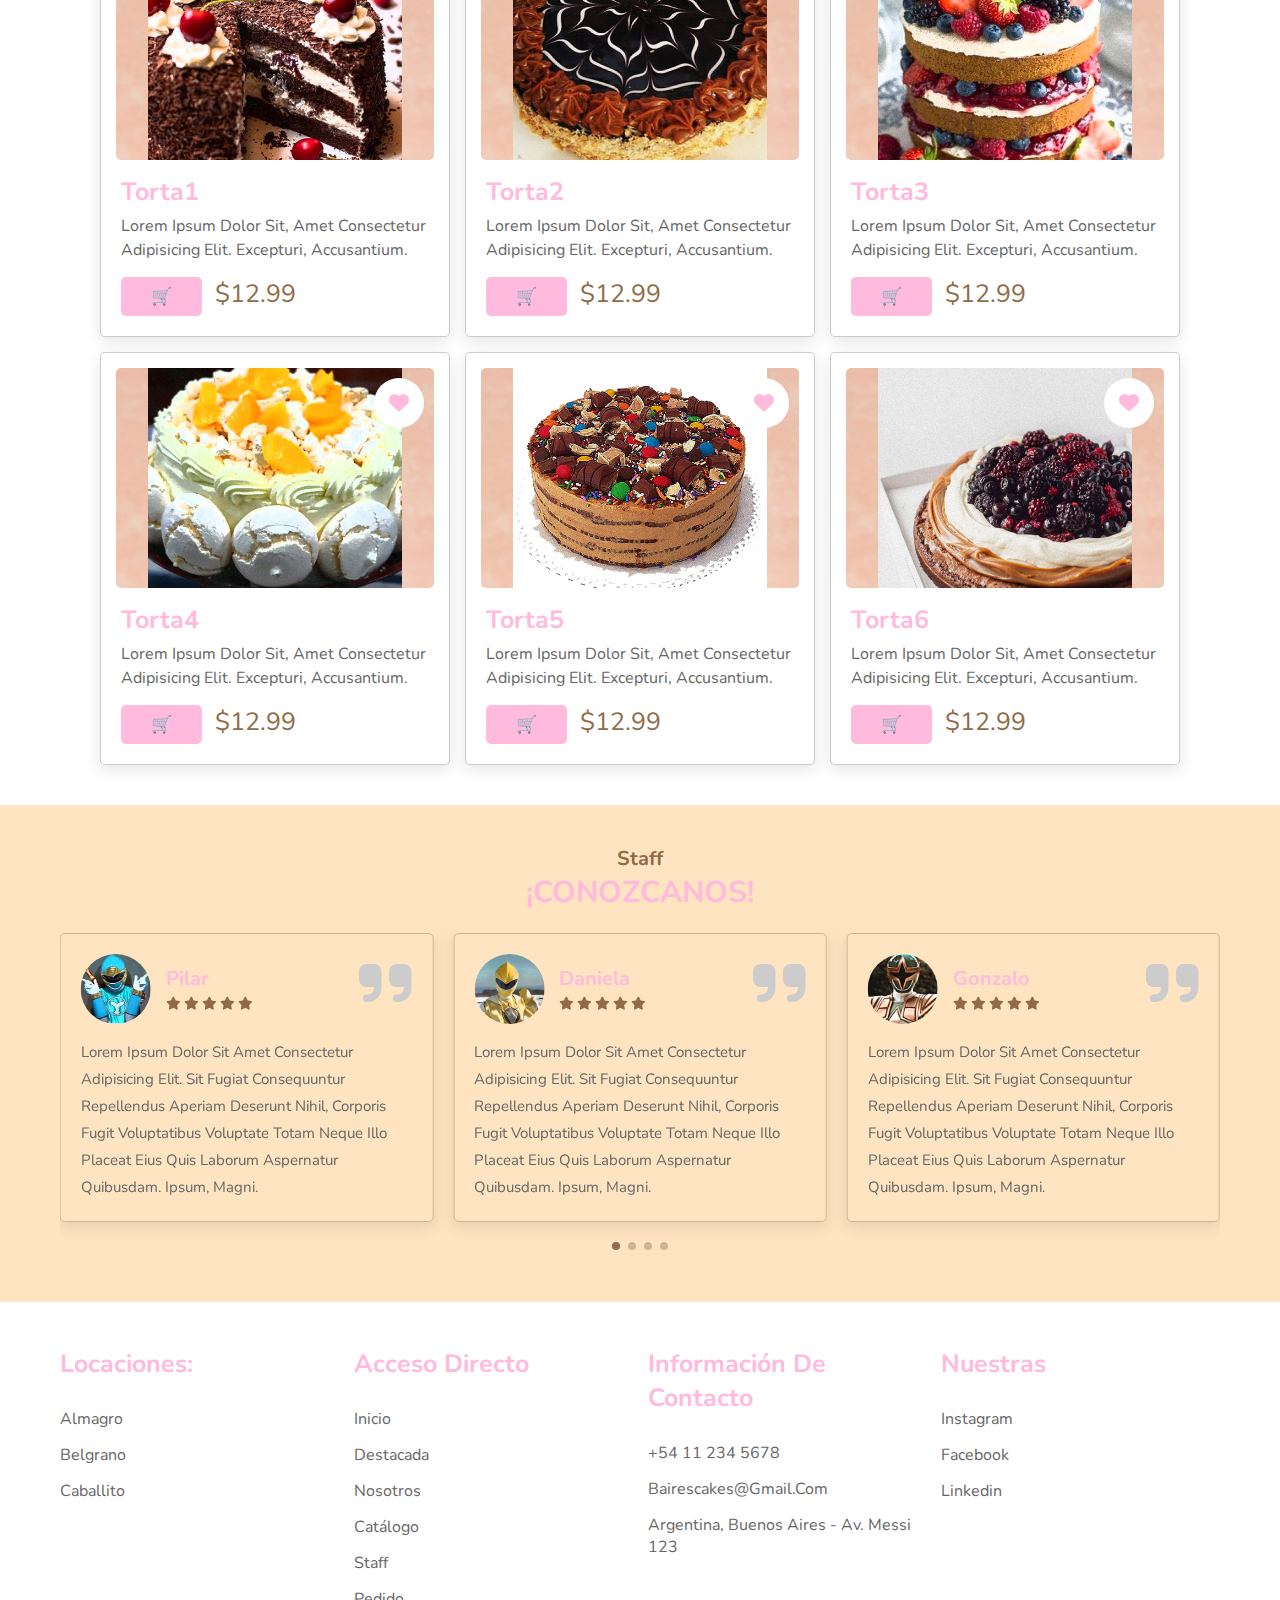
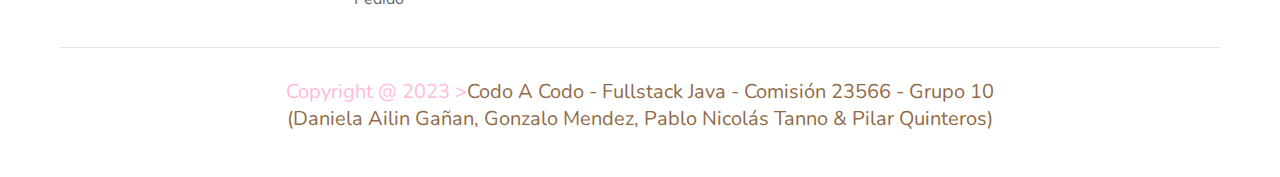
==== commit 095674fd: "prueba2" ====
--- a/index.html
+++ b/index.html
@@ -27,17 +27,17 @@
 
         <nav class="navbar">
             <a class="active" href="#inicio">inicio</a>
-            <a href="#destacada">destacada</a>
             <a href="#nosotros">nosotros</a>
             <a href="#catalogo">catálogo</a>
             <a href="#staff">staff</a>
-            <a href="#carrito">pedido</a>
         </nav>
     
         <div class="icons">
             <i class="fas fa-bars" id="menu-bars"></i>
             <i class="fas fa-search" id="search-icon"></i>
-            <a href="#" class="fas fa-heart"></a>
+            <a href="./resources/login.html">
+                <i class="fa-solid fa-user"></i>
+            </a>
             <a href="#" class="fas fa-shopping-cart"></a>
         </div>
     </section>
@@ -102,71 +102,6 @@
     
         </div>
     </section>
-</div>
-
-<!-- sección - destacada  -->
-
-<div class="container">
-
-    <section class="destacada" id="destacada">
-
-        <h3 class="sub-heading">los postres + pedidos</h3>
-        <h1 class="heading">¡qué estás esperando!</h1>
-    
-        <div class="box-container">
-    
-            <div class="box">
-                <a href="#" class="fas fa-heart"></a>
-                <img src="images/postre-1.png" alt="">
-                <h3>rogel</h3>
-                <span>$15.99</span>
-                <a href="#" class="btn">🛒</a>
-            </div>
-    
-            <div class="box">
-                <a href="#" class="fas fa-heart"></a>
-                <img src="images/postre-2.png" alt="">
-                <h3>tradicional</h3>
-                <span>$15.99</span>
-                <a href="#" class="btn">🛒</a>
-            </div>
-    
-            <div class="box">
-                <a href="#" class="fas fa-heart"></a>
-                <img src="images/postre-3.png" alt="">
-                <h3>lemon pie</h3>
-                <span>$15.99</span>
-                <a href="#" class="btn">🛒</a>
-            </div>
-    
-            <div class="box">
-                <a href="#" class="fas fa-heart"></a>
-                <img src="images/postre-4.png" alt="">
-                <h3>torta mousse de arándanos y chocolate</h3>
-                <span>$15.99</span>
-                <a href="#" class="btn">🛒</a>
-            </div>
-    
-            <div class="box">
-                <a href="#" class="fas fa-heart"></a>
-                <img src="images/postre-5.png" alt="">
-                <h3>torta de nutella, bananas secas y maní</h3>
-                <span>$15.99</span>
-                <a href="#" class="btn">🛒</a>
-            </div>
-    
-            <div class="box">
-                <a href="#" class="fas fa-heart"></a>
-                <img src="images/postre-6.png" alt="">
-                <h3>torta de limón y amapolas</h3>
-                <span>$15.99</span>
-                <a href="#" class="btn">🛒</a>
-            </div>
-    
-        </div>
-    
-    </section>
-
 </div>
 
 <!-- sección - nosotros (presentación tienda)  -->
@@ -304,45 +239,6 @@
                 </div>
             </div>
     
-            <div class="box">
-                <div class="image">
-                    <img src="images/menu-7.jpg" alt="">
-                    <a href="#" class="fas fa-heart"></a>
-                </div>
-                <div class="content">
-                    <h3>torta7</h3>
-                    <p>Lorem ipsum dolor sit, amet consectetur adipisicing elit. Excepturi, accusantium.</p>
-                    <a href="#" class="btn">🛒</a>
-                    <span class="price">$12.99</span>
-                </div>
-            </div>
-    
-            <div class="box">
-                <div class="image">
-                    <img src="images/menu-8.jpg" alt="">
-                    <a href="#" class="fas fa-heart"></a>
-                </div>
-                <div class="content">
-                    <h3>torta8</h3>
-                    <p>Lorem ipsum dolor sit, amet consectetur adipisicing elit. Excepturi, accusantium.</p>
-                    <a href="#" class="btn">🛒</a>
-                    <span class="price">$12.99</span>
-                </div>
-            </div>
-    
-            <div class="box">
-                <div class="image">
-                    <img src="images/menu-9.jpg" alt="">
-                    <a href="#" class="fas fa-heart"></a>
-                </div>
-                <div class="content">
-                    <h3>torta9</h3>
-                    <p>Lorem ipsum dolor sit, amet consectetur adipisicing elit. Excepturi, accusantium.</p>
-                    <a href="#" class="btn">🛒</a>
-                    <span class="price">$12.99</span>
-                </div>
-            </div>
-    
         </div>
     
     </section>
@@ -441,66 +337,6 @@
         </div>
 
     </section>
-</div>
-
-<!-- sección - pedidos  -->
-
-<div class="container">
-
-    <section class="carrito" id="carrito">
-
-        <h3 class="sub-heading">¡pedir ya!</h3>
-        <h1 class="heading">envío gratis</h1>
-    
-        <form action="">
-    
-            <div class="inputBox">
-                <div class="input">
-                    <span>nombre</span>
-                    <input type="text" placeholder="escribe tu nombre">
-                </div>
-                <div class="input">
-                    <span>número telefónico</span>
-                    <input type="number" placeholder="escribe tu número">
-                </div>
-            </div>
-            <div class="inputBox">
-                <div class="input">
-                    <span>pedido</span>
-                    <input type="text" placeholder="escribe el nombre del pedido">
-                </div>
-                <div class="input">
-                    <span>agregar adicional</span>
-                    <input type="test" placeholder="elige una porción cualquiera">
-                </div>
-            </div>
-            <div class="inputBox">
-                <div class="input">
-                    <span>cantidad</span>
-                    <input type="number" placeholder="¿cuántos querés?">
-                </div>
-                <div class="input">
-                    <span>fecha / hora</span>
-                    <input type="datetime-local">
-                </div>
-            </div>
-            <div class="inputBox">
-                <div class="input">
-                    <span>dirección</span>
-                    <textarea name="" placeholder="escribe tu dirección" id="" cols="30" rows="10"></textarea>
-                </div>
-                <div class="input">
-                    <span>mensaje</span>
-                    <textarea name="" placeholder="escribe tu mensaje" id="" cols="30" rows="10"></textarea>
-                </div>
-            </div>
-    
-            <input type="submit" value="¡Pedir Ya!" class="btn">
-    
-        </form>
-    
-    </section>
-
 </div>
 
 <!-- sección - footer  -->
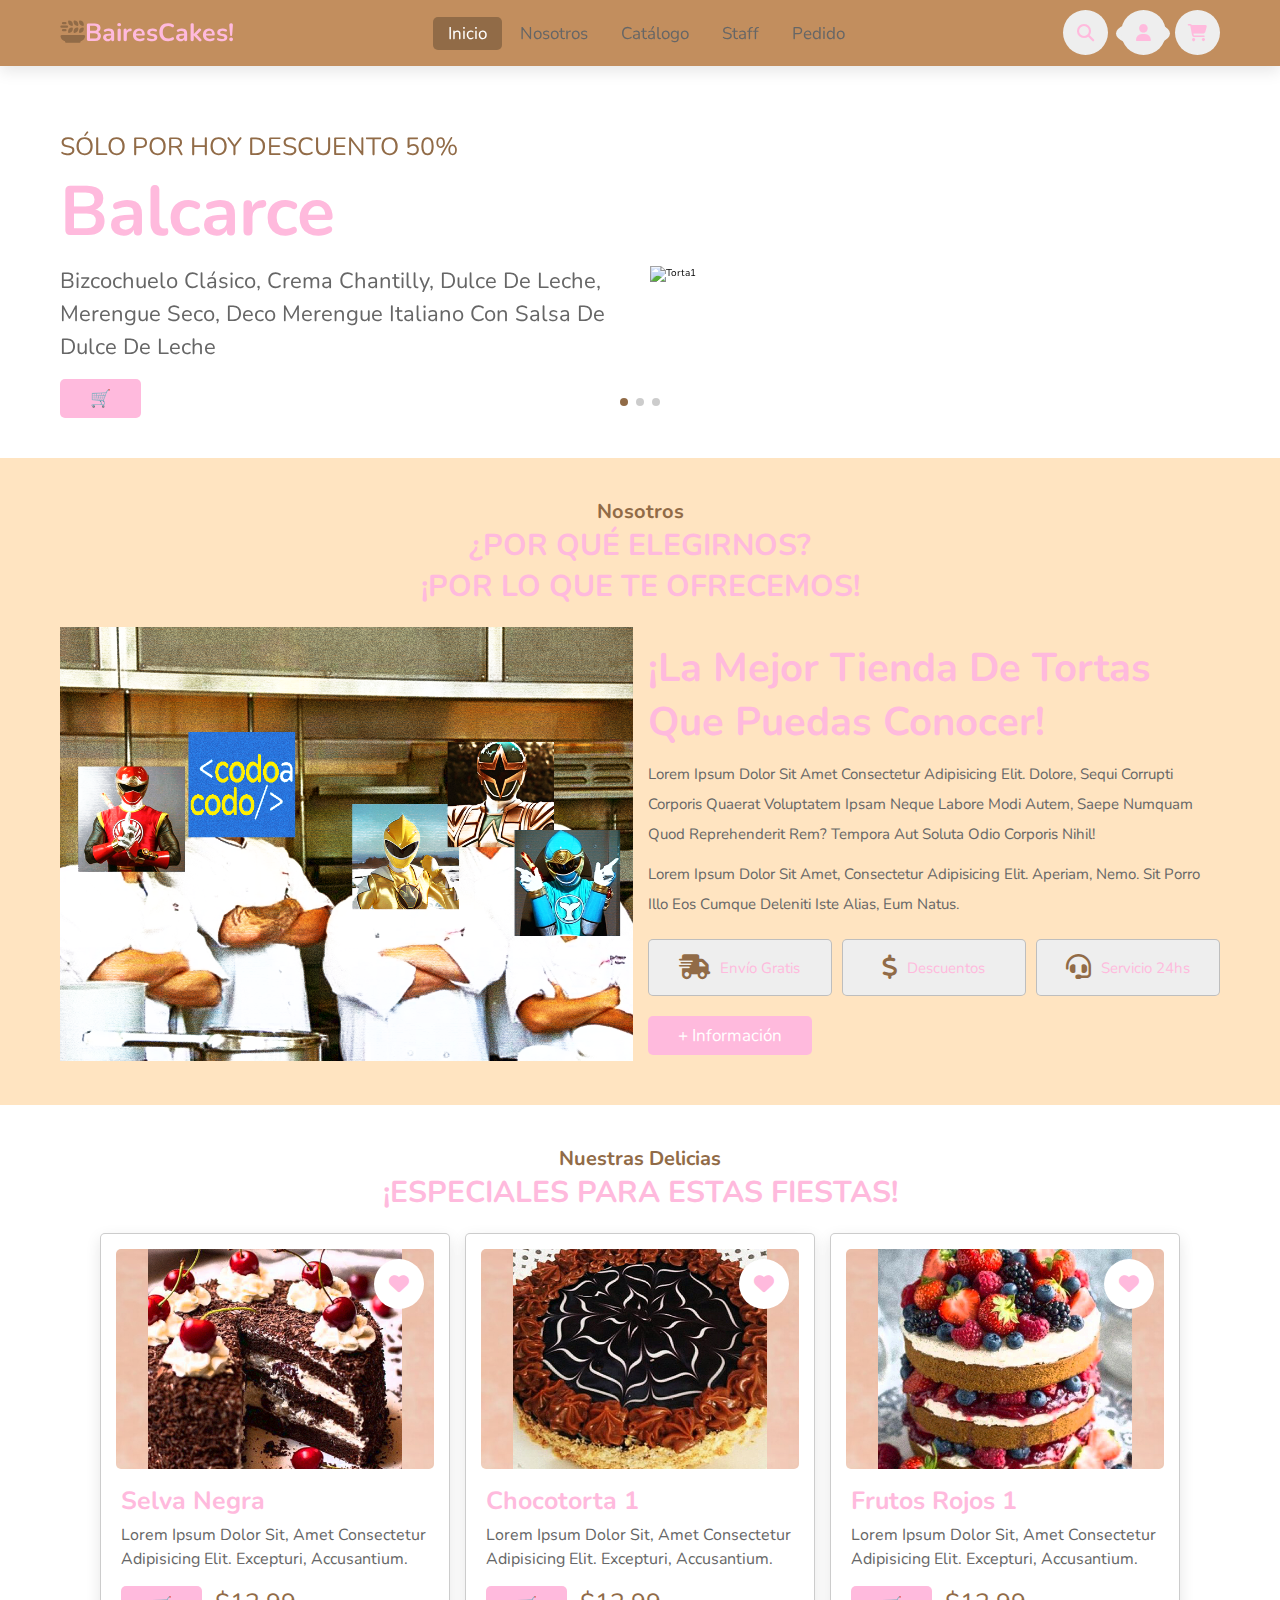
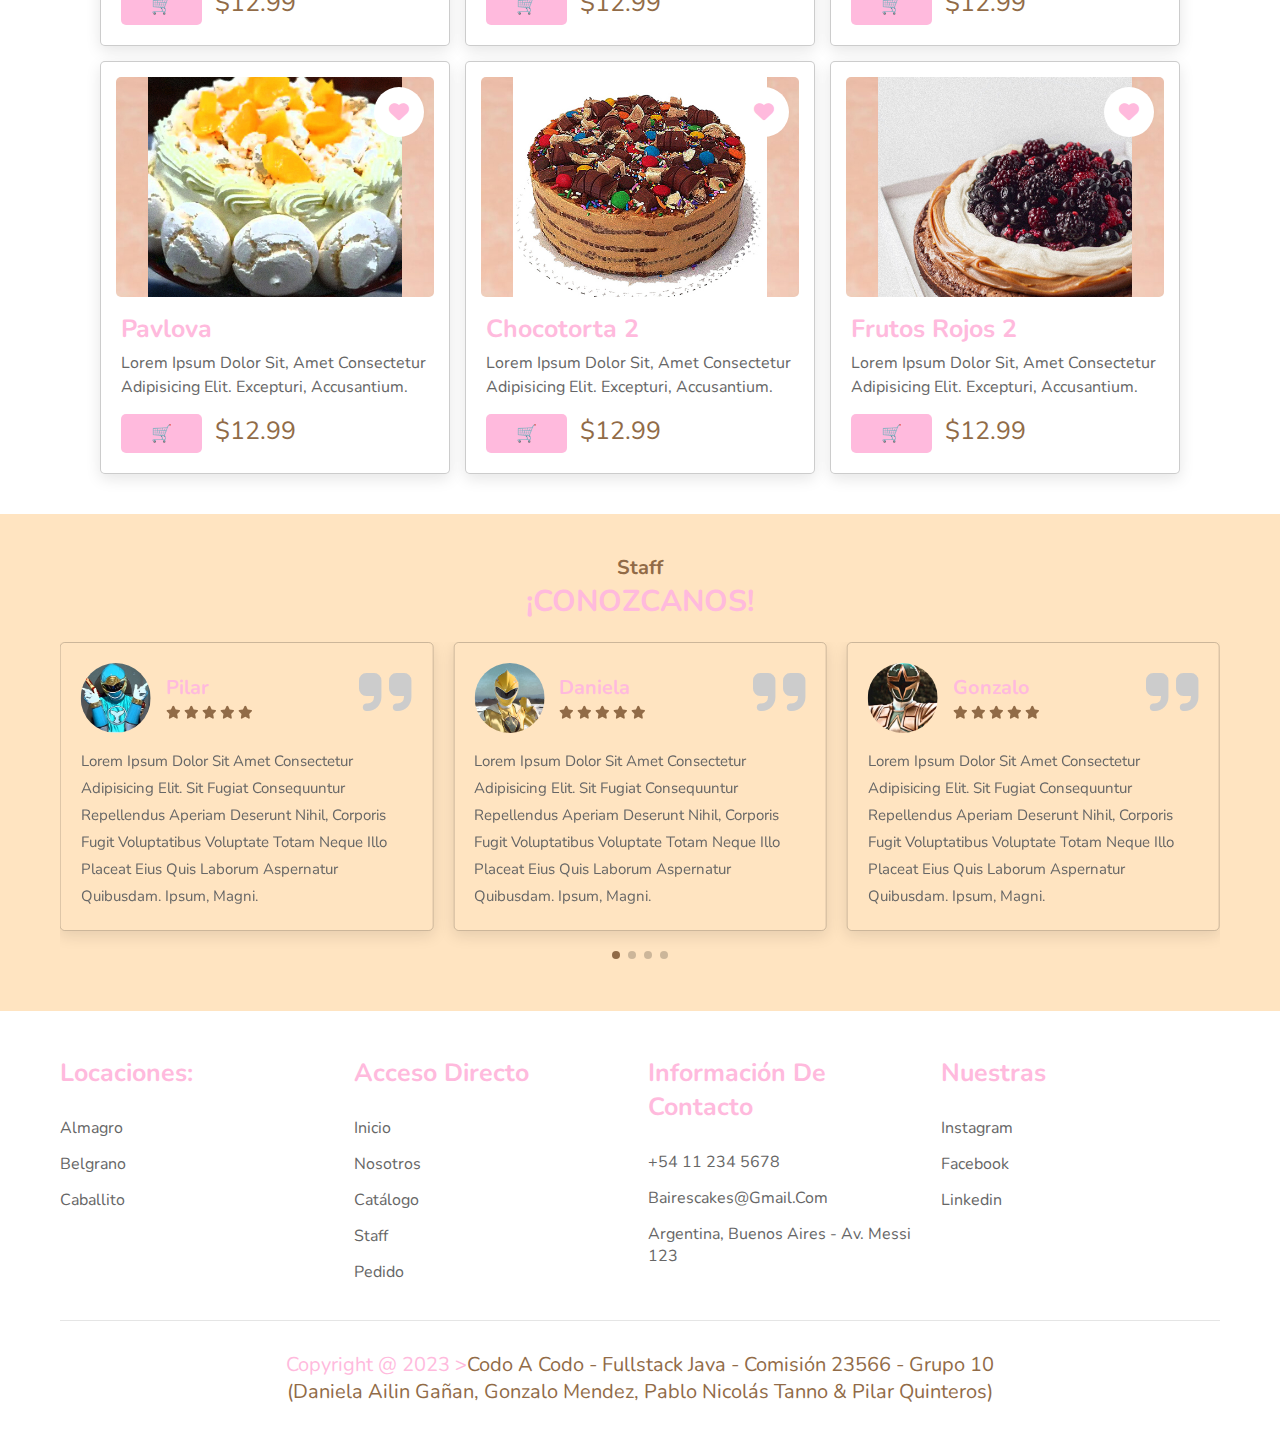
==== commit eeb59bac: "Update index.html" ====
--- a/index.html
+++ b/index.html
@@ -23,13 +23,14 @@
 <header>
     <section class="flex">
 
-        <a href="#" class="logo"><i class="fa-solid fa-plate-wheat"></i>BairesCakes!</a>
+        <a href="./index.html" class="logo"><i class="fa-solid fa-plate-wheat"></i>BairesCakes!</a>
 
         <nav class="navbar">
             <a class="active" href="#inicio">inicio</a>
             <a href="#nosotros">nosotros</a>
             <a href="#catalogo">catálogo</a>
             <a href="#staff">staff</a>
+            <a href="./resources/formulario.html">pedido</a>
         </nav>
     
         <div class="icons">
@@ -38,7 +39,7 @@
             <a href="./resources/login.html">
                 <i class="fa-solid fa-user"></i>
             </a>
-            <a href="#" class="fas fa-shopping-cart"></a>
+            <a href="./resources/formulario.html" class="fas fa-shopping-cart"></a>
         </div>
     </section>
 </header>
@@ -64,23 +65,23 @@
                         <h3>balcarce</h3>
                         <p>bizcochuelo clásico, crema chantilly, dulce de leche, merengue seco,
                             deco merengue italiano con salsa de dulce de leche</p>
-                        <a href="#" class="btn">🛒</a>
+                        <a href="./resources/formulario.html" class="btn">🛒</a>
                     </div>
                     <div class="image">
-                        <img src="images/home-img-1.png" alt="">
+                        <img src="images/menu-1.png" alt="torta1">
                     </div>
                 </div>
     
                 <div class="swiper-slide slide">
                     <div class="content">
                         <span>SÓLO POR HOY DESCUENTO 50%</span>
-                        <h3>torta de limón y vainilla</h3>
+                        <h3>Chocotorta</h3>
                         <p>bizcochuelo clasico, curd de limón, merengue seco,
                             deco merengue italiano con salsa de arándanos</p>
-                        <a href="#" class="btn">🛒</a>
+                        <a href="./resources/formulario.html" class="btn">🛒</a>
                     </div>
                     <div class="image">
-                        <img src="images/home-img-2.png" alt="">
+                        <img src="images/menu-2.png" alt="torta2">
                     </div>
                 </div>
     
@@ -89,10 +90,10 @@
                         <span>SÓLO POR HOY DESCUENTO 50%</span>
                         <h3>Chocolatosa</h3>
                         <p>bizcocho húmedo de chocolate, relleno de crema choconucha y cubierta en crema de chocolate.</p>
-                        <a href="#" class="btn">🛒</a>
+                        <a href="./resources/formulario.html" class="btn">🛒</a>
                     </div>
                     <div class="image">
-                        <img src="images/home-img-3.png" alt="">
+                        <img src="images/menu-3.png" alt="torta3">
                     </div>
                 </div>
     
@@ -156,8 +157,8 @@
 
     <section class="catalogo" id="catalogo">
 
-        <h3 class="sub-heading"> nuestras delicias </h3>
-        <h1 class="heading"> ¡especiales para estas fiestas! </h1>
+        <h3 class="sub-heading">nuestras delicias</h3>
+        <h1 class="heading">¡especiales para estas fiestas!</h1>
     
         <div class="box-container">
     
@@ -167,9 +168,9 @@
                     <a href="#" class="fas fa-heart"></a>
                 </div>
                 <div class="content">
-                    <h3>torta1</h3>
-                    <p>Lorem ipsum dolor sit, amet consectetur adipisicing elit. Excepturi, accusantium.</p>
-                    <a href="#" class="btn">🛒</a>
+                    <h3>Selva Negra</h3>
+                    <p>Lorem ipsum dolor sit, amet consectetur adipisicing elit. Excepturi, accusantium.</p>
+                    <a href="./resources/formulario.html" class="btn">🛒</a>
                     <span class="price">$12.99</span>
                 </div>
             </div>
@@ -180,9 +181,9 @@
                     <a href="#" class="fas fa-heart"></a>
                 </div>
                 <div class="content">
-                    <h3>torta2</h3>
-                    <p>Lorem ipsum dolor sit, amet consectetur adipisicing elit. Excepturi, accusantium.</p>
-                    <a href="#" class="btn">🛒</a>
+                    <h3>Chocotorta 1</h3>
+                    <p>Lorem ipsum dolor sit, amet consectetur adipisicing elit. Excepturi, accusantium.</p>
+                    <a href="./resources/formulario.html" class="btn">🛒</a>
                     <span class="price">$12.99</span>
                 </div>
             </div>
@@ -193,9 +194,9 @@
                     <a href="#" class="fas fa-heart"></a>
                 </div>
                 <div class="content">
-                    <h3>torta3</h3>
-                    <p>Lorem ipsum dolor sit, amet consectetur adipisicing elit. Excepturi, accusantium.</p>
-                    <a href="#" class="btn">🛒</a>
+                    <h3>Frutos Rojos 1</h3>
+                    <p>Lorem ipsum dolor sit, amet consectetur adipisicing elit. Excepturi, accusantium.</p>
+                    <a href="./resources/formulario.html" class="btn">🛒</a>
                     <span class="price">$12.99</span>
                 </div>
             </div>
@@ -206,9 +207,9 @@
                     <a href="#" class="fas fa-heart"></a>
                 </div>
                 <div class="content">
-                    <h3>torta4</h3>
-                    <p>Lorem ipsum dolor sit, amet consectetur adipisicing elit. Excepturi, accusantium.</p>
-                    <a href="#" class="btn">🛒</a>
+                    <h3>Pavlova</h3>
+                    <p>Lorem ipsum dolor sit, amet consectetur adipisicing elit. Excepturi, accusantium.</p>
+                    <a href="./resources/formulario.html" class="btn">🛒</a>
                     <span class="price">$12.99</span>
                 </div>
             </div>
@@ -219,9 +220,9 @@
                     <a href="#" class="fas fa-heart"></a>
                 </div>
                 <div class="content">
-                    <h3>torta5</h3>
-                    <p>Lorem ipsum dolor sit, amet consectetur adipisicing elit. Excepturi, accusantium.</p>
-                    <a href="#" class="btn">🛒</a>
+                    <h3>Chocotorta 2</h3>
+                    <p>Lorem ipsum dolor sit, amet consectetur adipisicing elit. Excepturi, accusantium.</p>
+                    <a href="./resources/formulario.html" class="btn">🛒</a>
                     <span class="price">$12.99</span>
                 </div>
             </div>
@@ -232,9 +233,9 @@
                     <a href="#" class="fas fa-heart"></a>
                 </div>
                 <div class="content">
-                    <h3>torta6</h3>
-                    <p>Lorem ipsum dolor sit, amet consectetur adipisicing elit. Excepturi, accusantium.</p>
-                    <a href="#" class="btn">🛒</a>
+                    <h3>Frutos Rojos 2</h3>
+                    <p>Lorem ipsum dolor sit, amet consectetur adipisicing elit. Excepturi, accusantium.</p>
+                    <a href="./resources/formulario.html" class="btn">🛒</a>
                     <span class="price">$12.99</span>
                 </div>
             </div>
@@ -358,11 +359,10 @@
             <div class="box">
                 <h3>acceso directo</h3>
                 <a href="#inicio">inicio</a>
-                <a href="#destacada">destacada</a>
                 <a href="#nosotros">nosotros</a>
                 <a href="#catalogo">catálogo</a>
                 <a href="#staff">staff</a>
-                <a href="#carrito">pedido</a>
+                <a href="./resources/formulario.html">pedido</a>
             </div>
     
             <div class="box">
@@ -395,4 +395,4 @@
 <script src="js/script.js"></script>
 
 </body>
-</html>+</html>
--- a/css/style.css
+++ b/css/style.css
@@ -221,75 +221,6 @@
     background:var(--chocolate);
 }
 
-.destacada .box-container{
-    display: grid;
-    grid-template-columns: repeat(auto-fit, 35rem);
-    gap:1.5rem;
-    justify-content: center;
-}
-
-.destacada .box-container .box{
-    padding:2.5rem;
-    background:#fff;
-    border-radius: .5rem;
-    border:.1rem solid rgba(0,0,0,.2);
-    box-shadow: var(--box-shadow);
-    position: relative;
-    overflow: hidden;
-    text-align: center;
-}
-
-.destacada .box-container .box .fa-heart {
-    position: absolute;
-    top:1.5rem;
-    background:#eee;
-    border-radius: 50%;
-    height: 5rem;
-    width:5rem;
-    line-height: 5rem;
-    font-size: 2rem;
-    color:var(--strawberry);
-}
-
-.destacada .box-container .box .fa-heart:hover{
-    background: var(--chocolate);
-    color:#fff;
-}
-
-.destacada .box-container .box .fa-heart{
-    right:-15rem;
-}
-
-
-.destacada .box-container .box:hover .fa-heart{
-    right:1.5rem;
-}
-
-.destacada .box-container .box img{
-    height:17rem;
-    margin:1rem 0;
-}
-
-.destacada .box-container .box h3{
-    color:var(--strawberry);
-    font-size: 2.5rem;
-}
-
-.destacada .box-container .box .stars{
-    padding:1rem 0;
-}
-
-.destacada .box-container .box .stars i{
-    font-size: 1.7rem;
-    color:var(--chocolate);
-}
-
-.destacada .box-container .box span{
-    color:var(--chocolate);
-    font-weight: bolder;
-    margin-right: 1rem;
-    font-size: 2.5rem;
-}
 
 .nosotros .row{
     display: flex;
@@ -672,5 +603,8 @@
         width:100%;
     }
 
-}
-
+    .login-box{
+        padding: 40px;
+    }
+}
+
